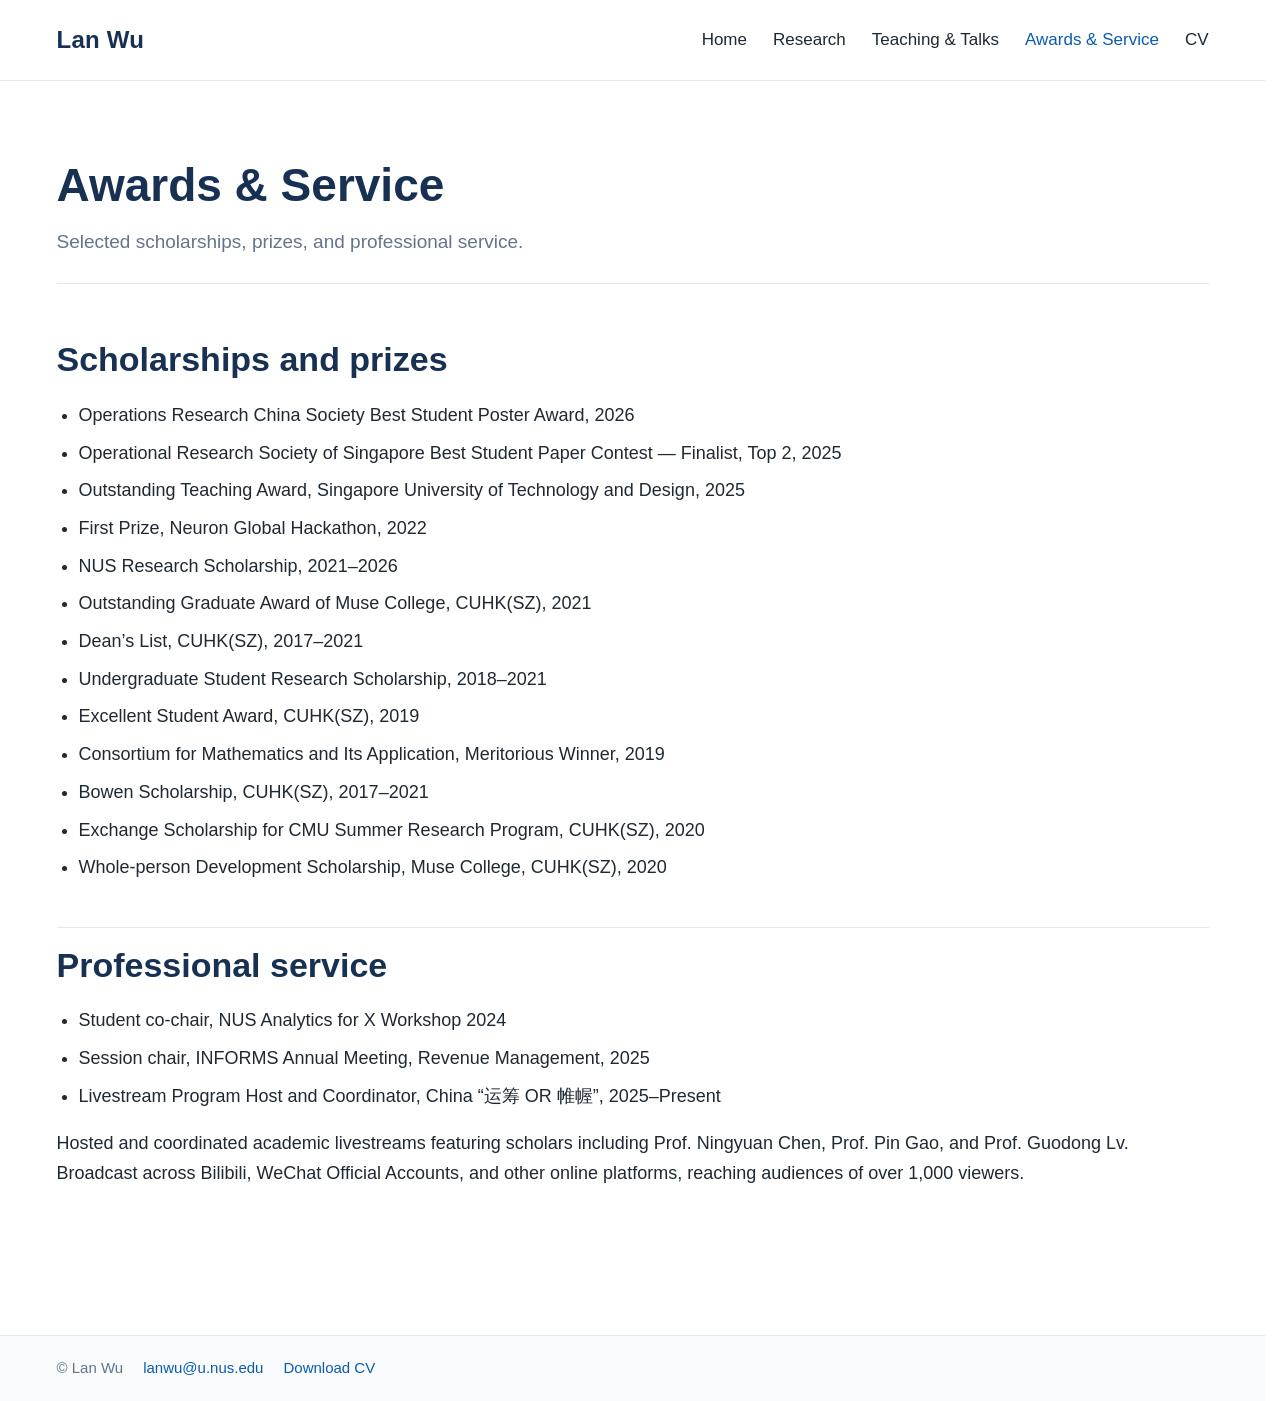
==== awards.html @ cf05be86 "Bust stylesheet cache" ====
<!doctype html>
<html lang="en">
<head>
  <meta charset="utf-8">
  <meta name="viewport" content="width=device-width, initial-scale=1">
  <meta name="description" content="Lan Wu — Ph.D. Candidate in Analytics and Operations at the National University of Singapore.">
  <title>Awards & Service | Lan Wu</title>
  <link rel="stylesheet" href="style.css?v=20260703">
</head>
<body>
  <header class="site-header">
    <nav class="nav" aria-label="Primary navigation">
      <a class="brand" href="index.html">Lan Wu</a>
      <div class="nav-links">
        <a  href="index.html">Home</a>
        <a  href="research.html">Research</a>
        <a  href="teaching.html">Teaching &amp; Talks</a>
        <a class="active" aria-current="page" href="awards.html">Awards &amp; Service</a>
        <a href="Lan_Wu_CV.pdf">CV</a>
      </div>
    </nav>
  </header>

  <main class="container page-layout">
    <section class="page-title">
      <h1>Awards &amp; Service</h1>
      <p>Selected scholarships, prizes, and professional service.</p>
    </section>

    <section class="content-section">
      <h2>Scholarships and prizes</h2>
      <ul class="clean-list">
        <li>Operations Research China Society Best Student Poster Award, 2026</li>
        <li>Operational Research Society of Singapore Best Student Paper Contest — Finalist, Top 2, 2025</li>
        <li>Outstanding Teaching Award, Singapore University of Technology and Design, 2025</li>
        <li>First Prize, Neuron Global Hackathon, 2022</li>
        <li>NUS Research Scholarship, 2021–2026</li>
        <li>Outstanding Graduate Award of Muse College, CUHK(SZ), 2021</li>
        <li>Dean’s List, CUHK(SZ), 2017–2021</li>
        <li>Undergraduate Student Research Scholarship, 2018–2021</li>
        <li>Excellent Student Award, CUHK(SZ), 2019</li>
        <li>Consortium for Mathematics and Its Application, Meritorious Winner, 2019</li>
        <li>Bowen Scholarship, CUHK(SZ), 2017–2021</li>
        <li>Exchange Scholarship for CMU Summer Research Program, CUHK(SZ), 2020</li>
        <li>Whole-person Development Scholarship, Muse College, CUHK(SZ), 2020</li>
      </ul>
    </section>

    <section class="content-section">
      <h2>Professional service</h2>
      <ul class="clean-list">
        <li>Student co-chair, NUS Analytics for X Workshop 2024</li>
        <li>Session chair, INFORMS Annual Meeting, Revenue Management, 2025</li>
        <li>Livestream Program Host and Coordinator, China “运筹 OR 帷幄”, 2025–Present</li>
      </ul>
      <p>
        Hosted and coordinated academic livestreams featuring scholars including Prof. Ningyuan Chen,
        Prof. Pin Gao, and Prof. Guodong Lv. Broadcast across Bilibili, WeChat Official Accounts, and
        other online platforms, reaching audiences of over 1,000 viewers.
      </p>
    </section>
  </main>

  <footer class="footer">
    <div class="container footer-inner">
      <span>© Lan Wu</span>
      <span><a href="mailto:lanwu@u.nus.edu">lanwu@u.nus.edu</a></span>
      <span><a href="Lan_Wu_CV.pdf">Download CV</a></span>
    </div>
  </footer>
</body>
</html>
---- style.css ----
:root {
  --bg: #ffffff;
  --ink: #1f2933;
  --muted: #64748b;
  --line: #e2e8f0;
  --soft: #f8fafc;
  --accent: #183153;
  --link: #0b5cad;
  --link-hover: #083f77;
  --paper-link: var(--ink);
  --paper-link-hover: var(--ink);
  --page-max: 1240px;
  --page-padding: 44px;
  --profile-width: 300px;
  --layout-gap: 64px;
}

* { box-sizing: border-box; }

html {
  scroll-behavior: smooth;
  overflow-y: scroll;
  scrollbar-gutter: stable;
}

body {
  margin: 0;
  font-family: -apple-system, BlinkMacSystemFont, "Segoe UI", Roboto, Arial, sans-serif;
  font-size: 18px;
  line-height: 1.65;
  color: var(--ink);
  background: var(--bg);
}

a { color: var(--link); text-decoration: none; }
a:hover { color: var(--link-hover); text-decoration: underline; }

.site-header {
  border-bottom: 1px solid var(--line);
  background: rgba(255, 255, 255, 0.96);
  position: sticky;
  top: 0;
  z-index: 10;
}

.container {
  width: 100%;
  max-width: var(--page-max);
  margin: 0 auto;
  padding: 0 var(--page-padding);
}

.nav {
  width: 100%;
  max-width: var(--page-max);
  margin: 0 auto;
  padding: 20px var(--page-padding);
  display: flex;
  align-items: center;
  justify-content: space-between;
  gap: 28px;
}

.brand {
  color: var(--accent);
  font-weight: 700;
  font-size: 24px;
  letter-spacing: 0.01em;
}

.nav-links {
  display: flex;
  align-items: center;
  gap: 26px;
  flex-wrap: wrap;
  font-size: 17px;
}

.nav-links a { color: var(--ink); }
.nav-links a.active,
.nav-links a:hover { color: var(--link); }

.home-layout {
  width: 100%;
  display: grid;
  grid-template-columns: var(--profile-width) minmax(0, 1fr);
  gap: var(--layout-gap);
  padding-top: 76px;
  padding-bottom: 92px;
}

.profile-panel {
  border-right: 1px solid var(--line);
  padding-right: 30px;
}

.avatar {
  width: 230px;
  height: 230px;
  border-radius: 50%;
  display: block;
  object-fit: cover;
  object-position: center;
  border: 1px solid var(--line);
  margin-bottom: 22px;
}

h1, h2, h3, h4 { line-height: 1.25; color: var(--accent); }

h1 { margin: 0 0 12px; font-size: 46px; }
h2 { margin: 0 0 20px; font-size: 34px; }
h3 { margin: 40px 0 16px; font-size: 25px; }
h4 { margin: 0 0 5px; font-size: 19px; }

.role {
  margin: 0 0 4px;
  font-size: 20px;
  font-weight: 600;
}

.affiliation,
.small-note,
.muted,
.authors { color: var(--muted); }
.affiliation, .small-note { margin: 4px 0; }

.button-row {
  display: flex;
  flex-wrap: wrap;
  gap: 12px;
  margin: 28px 0;
}

.button {
  display: inline-flex;
  border: 1px solid var(--line);
  border-radius: 999px;
  padding: 8px 16px;
  font-size: 15px;
  color: var(--link);
  background: white;
}

.button:hover { background: var(--soft); text-decoration: none; }

.contact-box {
  margin-top: 30px;
  padding-top: 22px;
  border-top: 1px solid var(--line);
  font-size: 16px;
}
.contact-box p { margin: 0 0 14px; }

.main-copy > p {
  font-size: 19px;
  color: #334155;
  max-width: none;
}

.pill-list {
  list-style: none;
  display: flex;
  flex-wrap: wrap;
  gap: 12px;
  padding: 0;
  margin: 0;
}

.pill-list li {
  border: 1px solid var(--line);
  background: var(--soft);
  color: #334155;
  border-radius: 999px;
  padding: 7px 14px;
  font-size: 15px;
}

.timeline {
  border-left: 2px solid var(--line);
  margin-top: 18px;
  padding-left: 24px;
}

.timeline article {
  position: relative;
  padding-bottom: 24px;
}
.timeline article::before {
  content: "";
  width: 10px;
  height: 10px;
  border-radius: 50%;
  background: var(--accent);
  position: absolute;
  left: -28px;
  top: 5px;
}
.timeline p { margin: 4px 0; }

.clean-list {
  margin: 0;
  padding-left: 22px;
}
.clean-list li { margin: 8px 0; }
.two-column { columns: 2; column-gap: 52px; }
.two-column li { break-inside: avoid; }

.page-layout {
  width: 100%;
  padding-top: 76px;
  padding-bottom: 92px;
}

.page-title {
  width: 100%;
  border-bottom: 1px solid var(--line);
  margin-bottom: 38px;
  padding-bottom: 26px;
}
.page-title h1 { font-size: 46px; }
.page-title p { color: var(--muted); margin: 0; font-size: 19px; }

.content-section {
  width: 100%;
  border-bottom: 1px solid var(--line);
  padding: 16px 0 36px;
}
.content-section:last-child { border-bottom: 0; }

.publication {
  padding: 20px 0;
  border-top: 1px solid var(--line);
}
.publication:first-of-type { border-top: 0; }
.publication h3 { margin: 0 0 8px; font-size: 22px; color: var(--ink); }
.publication h3 > a:not(.button) {
  color: var(--paper-link);
}
.publication h3 > a:not(.button):hover {
  color: var(--paper-link-hover);
}
.publication-title {
  display: flex;
  align-items: center;
  flex-wrap: wrap;
  gap: 10px;
}
.publication-button {
  padding: 5px 12px;
  font-size: 14px;
  line-height: 1.2;
}
.publication p { margin: 4px 0; }

.footer {
  border-top: 1px solid var(--line);
  background: var(--soft);
  color: var(--muted);
  font-size: 15px;
}
.footer-inner {
  padding-top: 20px;
  padding-bottom: 20px;
  display: flex;
  gap: 20px;
  flex-wrap: wrap;
}

@media (max-width: 780px) {
  :root { --page-padding: 24px; }
  .nav { align-items: flex-start; flex-direction: column; gap: 10px; }
  .nav-links { gap: 13px; }
  .home-layout { grid-template-columns: 1fr; gap: 32px; padding-top: 36px; }
  .profile-panel { border-right: 0; border-bottom: 1px solid var(--line); padding: 0 0 28px; }
  h1 { font-size: 33px; }
  h2 { font-size: 25px; }
  .two-column { columns: 1; }
}
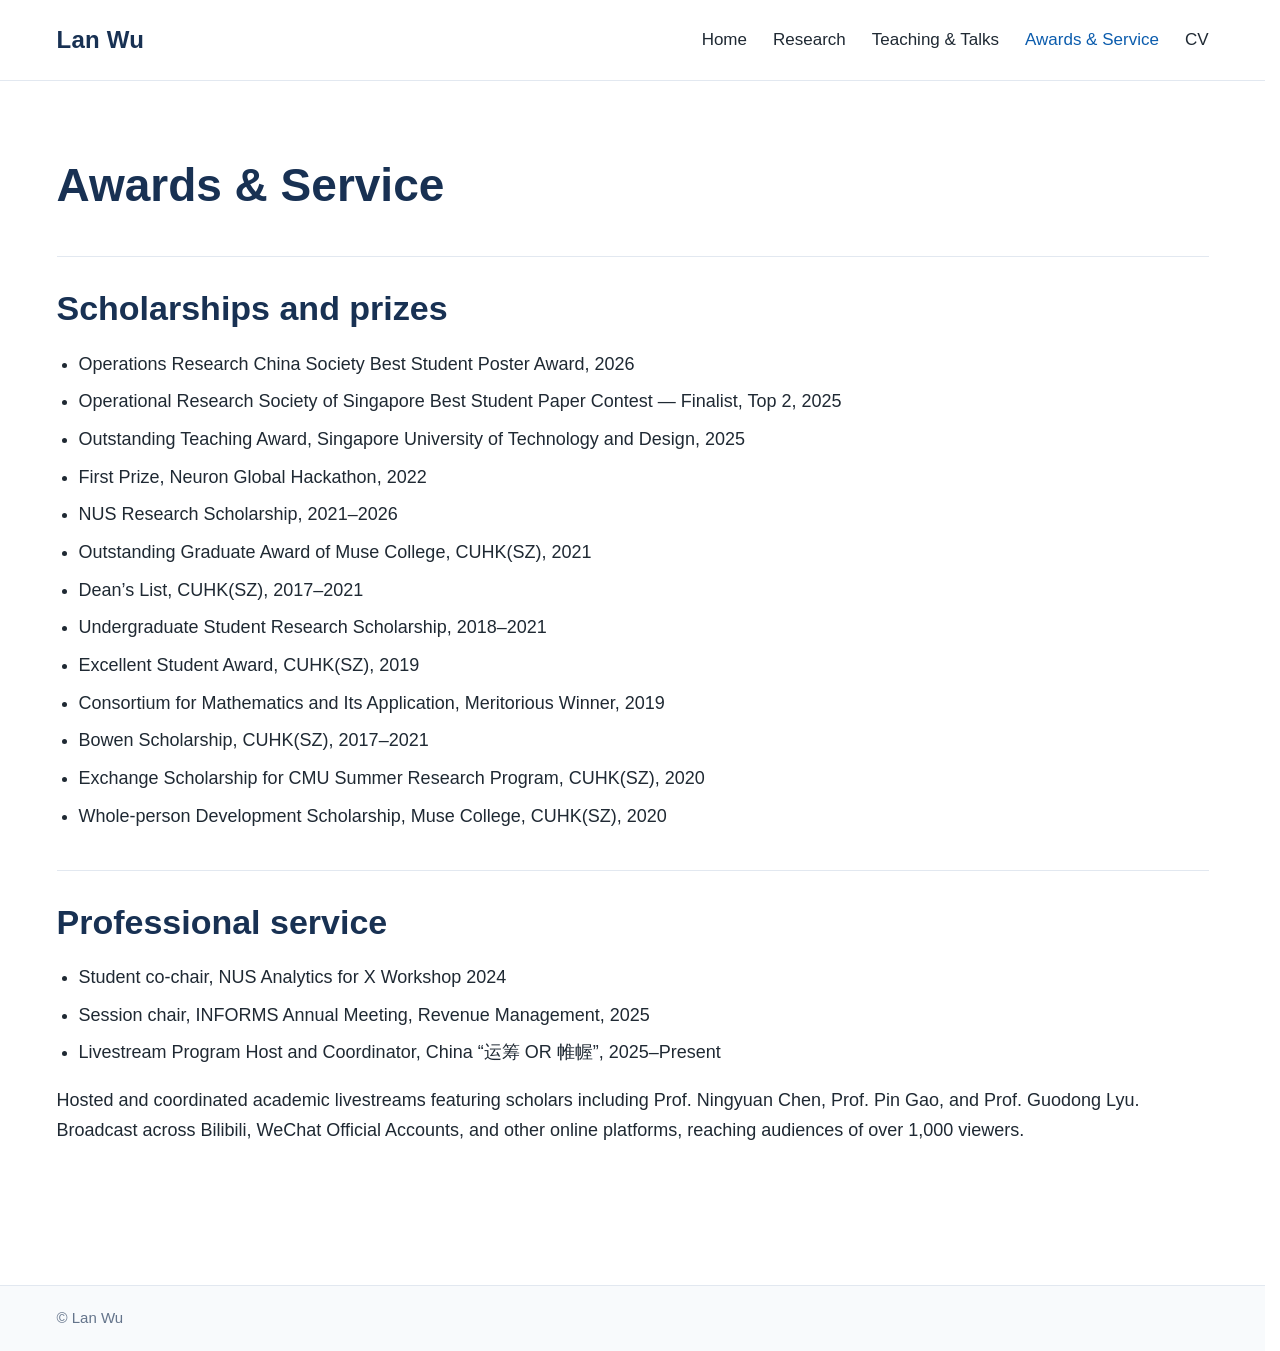
==== commit 5b9aec78: "Revise site layout and embedded CV" ====
--- a/awards.html
+++ b/awards.html
@@ -5,7 +5,7 @@
   <meta name="viewport" content="width=device-width, initial-scale=1">
   <meta name="description" content="Lan Wu — Ph.D. Candidate in Analytics and Operations at the National University of Singapore.">
   <title>Awards & Service | Lan Wu</title>
-  <link rel="stylesheet" href="style.css?v=20260703">
+  <link rel="stylesheet" href="style.css?v=20260703-revise">
 </head>
 <body>
   <header class="site-header">
@@ -16,7 +16,7 @@
         <a  href="research.html">Research</a>
         <a  href="teaching.html">Teaching &amp; Talks</a>
         <a class="active" aria-current="page" href="awards.html">Awards &amp; Service</a>
-        <a href="Lan_Wu_CV.pdf">CV</a>
+        <a href="cv.html">CV</a>
       </div>
     </nav>
   </header>
@@ -24,7 +24,6 @@
   <main class="container page-layout">
     <section class="page-title">
       <h1>Awards &amp; Service</h1>
-      <p>Selected scholarships, prizes, and professional service.</p>
     </section>
 
     <section class="content-section">
@@ -55,7 +54,7 @@
       </ul>
       <p>
         Hosted and coordinated academic livestreams featuring scholars including Prof. Ningyuan Chen,
-        Prof. Pin Gao, and Prof. Guodong Lv. Broadcast across Bilibili, WeChat Official Accounts, and
+        Prof. Pin Gao, and Prof. Guodong Lyu. Broadcast across Bilibili, WeChat Official Accounts, and
         other online platforms, reaching audiences of over 1,000 viewers.
       </p>
     </section>
@@ -64,8 +63,6 @@
   <footer class="footer">
     <div class="container footer-inner">
       <span>© Lan Wu</span>
-      <span><a href="mailto:lanwu@u.nus.edu">lanwu@u.nus.edu</a></span>
-      <span><a href="Lan_Wu_CV.pdf">Download CV</a></span>
     </div>
   </footer>
 </body>
--- a/style.css
+++ b/style.css
@@ -21,6 +21,7 @@
   scroll-behavior: smooth;
   overflow-y: scroll;
   scrollbar-gutter: stable;
+  -webkit-text-size-adjust: 100%;
 }
 
 body {
@@ -31,6 +32,8 @@
   color: var(--ink);
   background: var(--bg);
 }
+
+img { max-width: 100%; }
 
 a { color: var(--link); text-decoration: none; }
 a:hover { color: var(--link-hover); text-decoration: underline; }
@@ -124,13 +127,6 @@
 .authors { color: var(--muted); }
 .affiliation, .small-note { margin: 4px 0; }
 
-.button-row {
-  display: flex;
-  flex-wrap: wrap;
-  gap: 12px;
-  margin: 28px 0;
-}
-
 .button {
   display: inline-flex;
   border: 1px solid var(--line);
@@ -176,9 +172,12 @@
 }
 
 .timeline {
-  border-left: 2px solid var(--line);
+  --timeline-line: 2px;
+  --timeline-dot: 10px;
+  --timeline-padding: 24px;
+  border-left: var(--timeline-line) solid var(--line);
   margin-top: 18px;
-  padding-left: 24px;
+  padding-left: var(--timeline-padding);
 }
 
 .timeline article {
@@ -192,7 +191,7 @@
   border-radius: 50%;
   background: var(--accent);
   position: absolute;
-  left: -28px;
+  left: calc((var(--timeline-padding) * -1) - (var(--timeline-dot) / 2) - (var(--timeline-line) / 2));
   top: 5px;
 }
 .timeline p { margin: 4px 0; }
@@ -214,29 +213,31 @@
 .page-title {
   width: 100%;
   border-bottom: 1px solid var(--line);
-  margin-bottom: 38px;
-  padding-bottom: 26px;
+  margin-bottom: 0;
+  padding-bottom: 30px;
 }
 .page-title h1 { font-size: 46px; }
-.page-title p { color: var(--muted); margin: 0; font-size: 19px; }
 
 .content-section {
   width: 100%;
   border-bottom: 1px solid var(--line);
-  padding: 16px 0 36px;
+  padding: 30px 0;
 }
 .content-section:last-child { border-bottom: 0; }
 
-.publication {
-  padding: 20px 0;
-  border-top: 1px solid var(--line);
-}
-.publication:first-of-type { border-top: 0; }
-.publication h3 { margin: 0 0 8px; font-size: 22px; color: var(--ink); }
-.publication h3 > a:not(.button) {
+.publication-list {
+  margin: 0;
+  padding-left: 22px;
+}
+.publication-list li {
+  margin: 16px 0;
+  padding-left: 4px;
+}
+.publication-list h3 { margin: 0 0 8px; font-size: 22px; color: var(--ink); }
+.publication-list h3 > a:not(.button) {
   color: var(--paper-link);
 }
-.publication h3 > a:not(.button):hover {
+.publication-list h3 > a:not(.button):hover {
   color: var(--paper-link-hover);
 }
 .publication-title {
@@ -244,13 +245,35 @@
   align-items: center;
   flex-wrap: wrap;
   gap: 10px;
+}
+.publication-title > a:not(.button) {
+  min-width: 0;
+  overflow-wrap: anywhere;
 }
 .publication-button {
   padding: 5px 12px;
   font-size: 14px;
   line-height: 1.2;
 }
-.publication p { margin: 4px 0; }
+.publication-list p { margin: 4px 0; }
+
+.cv-section {
+  padding-bottom: 0;
+}
+
+.cv-frame {
+  width: 100%;
+  height: 78vh;
+  min-height: 720px;
+  display: block;
+  border: 1px solid var(--line);
+  background: var(--soft);
+}
+
+.cv-fallback {
+  margin: 20px;
+  color: var(--muted);
+}
 
 .footer {
   border-top: 1px solid var(--line);
@@ -267,12 +290,97 @@
 }
 
 @media (max-width: 780px) {
-  :root { --page-padding: 24px; }
-  .nav { align-items: flex-start; flex-direction: column; gap: 10px; }
-  .nav-links { gap: 13px; }
-  .home-layout { grid-template-columns: 1fr; gap: 32px; padding-top: 36px; }
-  .profile-panel { border-right: 0; border-bottom: 1px solid var(--line); padding: 0 0 28px; }
+  :root {
+    --page-padding: 24px;
+    --layout-gap: 34px;
+  }
+  body { font-size: 16px; }
+  .site-header { position: static; }
+  .nav {
+    align-items: flex-start;
+    flex-direction: column;
+    gap: 12px;
+    padding-top: 16px;
+    padding-bottom: 16px;
+  }
+  .brand { font-size: 22px; }
+  .nav-links {
+    width: 100%;
+    gap: 8px 16px;
+    font-size: 15px;
+  }
+  .nav-links a {
+    line-height: 1.35;
+    padding: 2px 0;
+  }
+  .home-layout {
+    grid-template-columns: 1fr;
+    gap: var(--layout-gap);
+    padding-top: 38px;
+    padding-bottom: 54px;
+  }
+  .profile-panel {
+    border-right: 0;
+    border-bottom: 1px solid var(--line);
+    padding: 0 0 30px;
+  }
+  .avatar {
+    width: 180px;
+    height: 180px;
+  }
   h1 { font-size: 33px; }
   h2 { font-size: 25px; }
+  h3 { margin-top: 32px; font-size: 21px; }
+  h4 { font-size: 17px; }
+  .role,
+  .main-copy > p { font-size: 17px; }
+  .contact-box { margin-top: 22px; font-size: 15px; }
+  .page-layout {
+    padding-top: 38px;
+    padding-bottom: 54px;
+  }
+  .page-title {
+    margin-bottom: 0;
+    padding-bottom: 24px;
+  }
+  .page-title h1 { font-size: 33px; }
+  .content-section { padding: 24px 0; }
+  .publication-list li { margin: 14px 0; }
+  .publication-list h3 { font-size: 19px; }
+  .cv-frame {
+    height: 72vh;
+    min-height: 560px;
+  }
   .two-column { columns: 1; }
-}
+  .footer-inner { gap: 10px 18px; }
+}
+
+@media (max-width: 480px) {
+  :root { --page-padding: 18px; }
+  body { font-size: 15.5px; }
+  .nav-links {
+    gap: 6px 12px;
+    font-size: 14px;
+  }
+  .avatar {
+    width: 150px;
+    height: 150px;
+  }
+  h1,
+  .page-title h1 { font-size: 30px; }
+  h2 { font-size: 23px; }
+  h3 { font-size: 20px; }
+  .role,
+  .main-copy > p { font-size: 16px; }
+  .pill-list { gap: 8px; }
+  .pill-list li {
+    padding: 6px 10px;
+    font-size: 14px;
+  }
+  .timeline { --timeline-padding: 20px; }
+  .clean-list { padding-left: 19px; }
+  .button {
+    padding: 7px 13px;
+    font-size: 14px;
+  }
+}
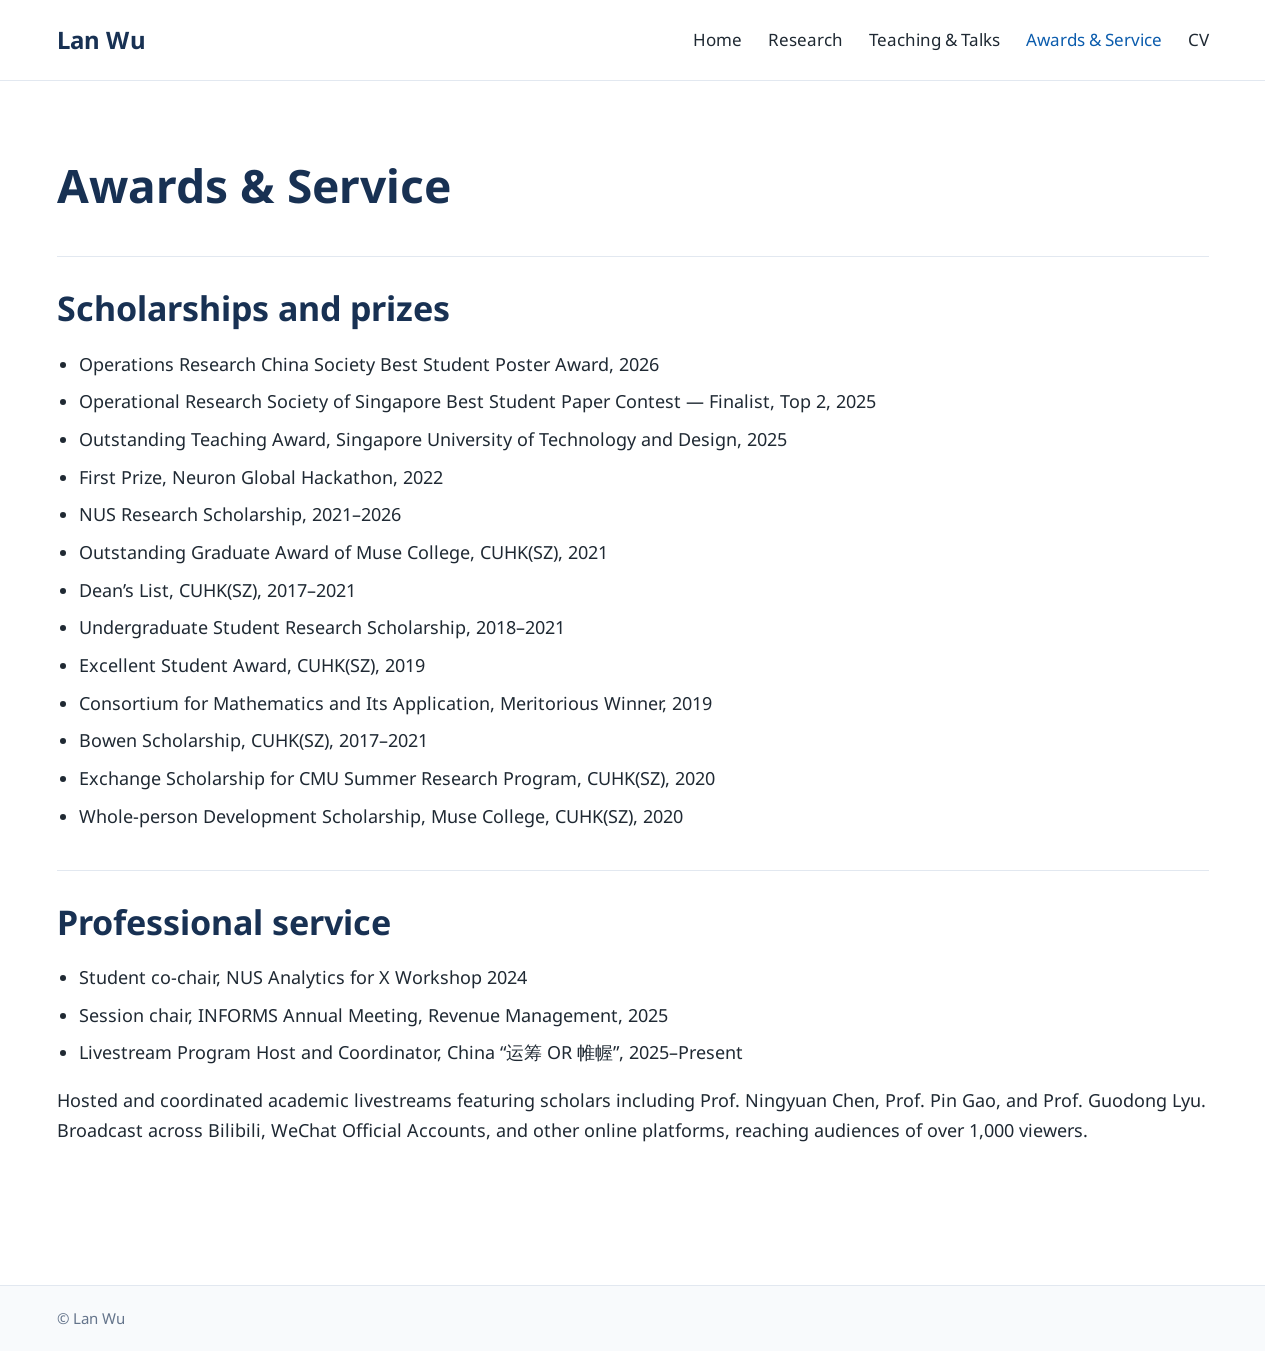
==== commit 65979de6: "Use Noto Sans typography" ====
--- a/awards.html
+++ b/awards.html
@@ -5,7 +5,7 @@
   <meta name="viewport" content="width=device-width, initial-scale=1">
   <meta name="description" content="Lan Wu — Ph.D. Candidate in Analytics and Operations at the National University of Singapore.">
   <title>Awards & Service | Lan Wu</title>
-  <link rel="stylesheet" href="style.css?v=20260703-revise">
+  <link rel="stylesheet" href="style.css?v=20260703-noto">
 </head>
 <body>
   <header class="site-header">
--- a/style.css
+++ b/style.css
@@ -1,3 +1,5 @@
+@import url("https://fonts.googleapis.com/css2?family=Noto+Sans:wght@400;500;600;700&display=swap");
+
 :root {
   --bg: #ffffff;
   --ink: #1f2933;
@@ -26,7 +28,7 @@
 
 body {
   margin: 0;
-  font-family: -apple-system, BlinkMacSystemFont, "Segoe UI", Roboto, Arial, sans-serif;
+  font-family: "Noto Sans", Helvetica, Arial, sans-serif;
   font-size: 18px;
   line-height: 1.65;
   color: var(--ink);
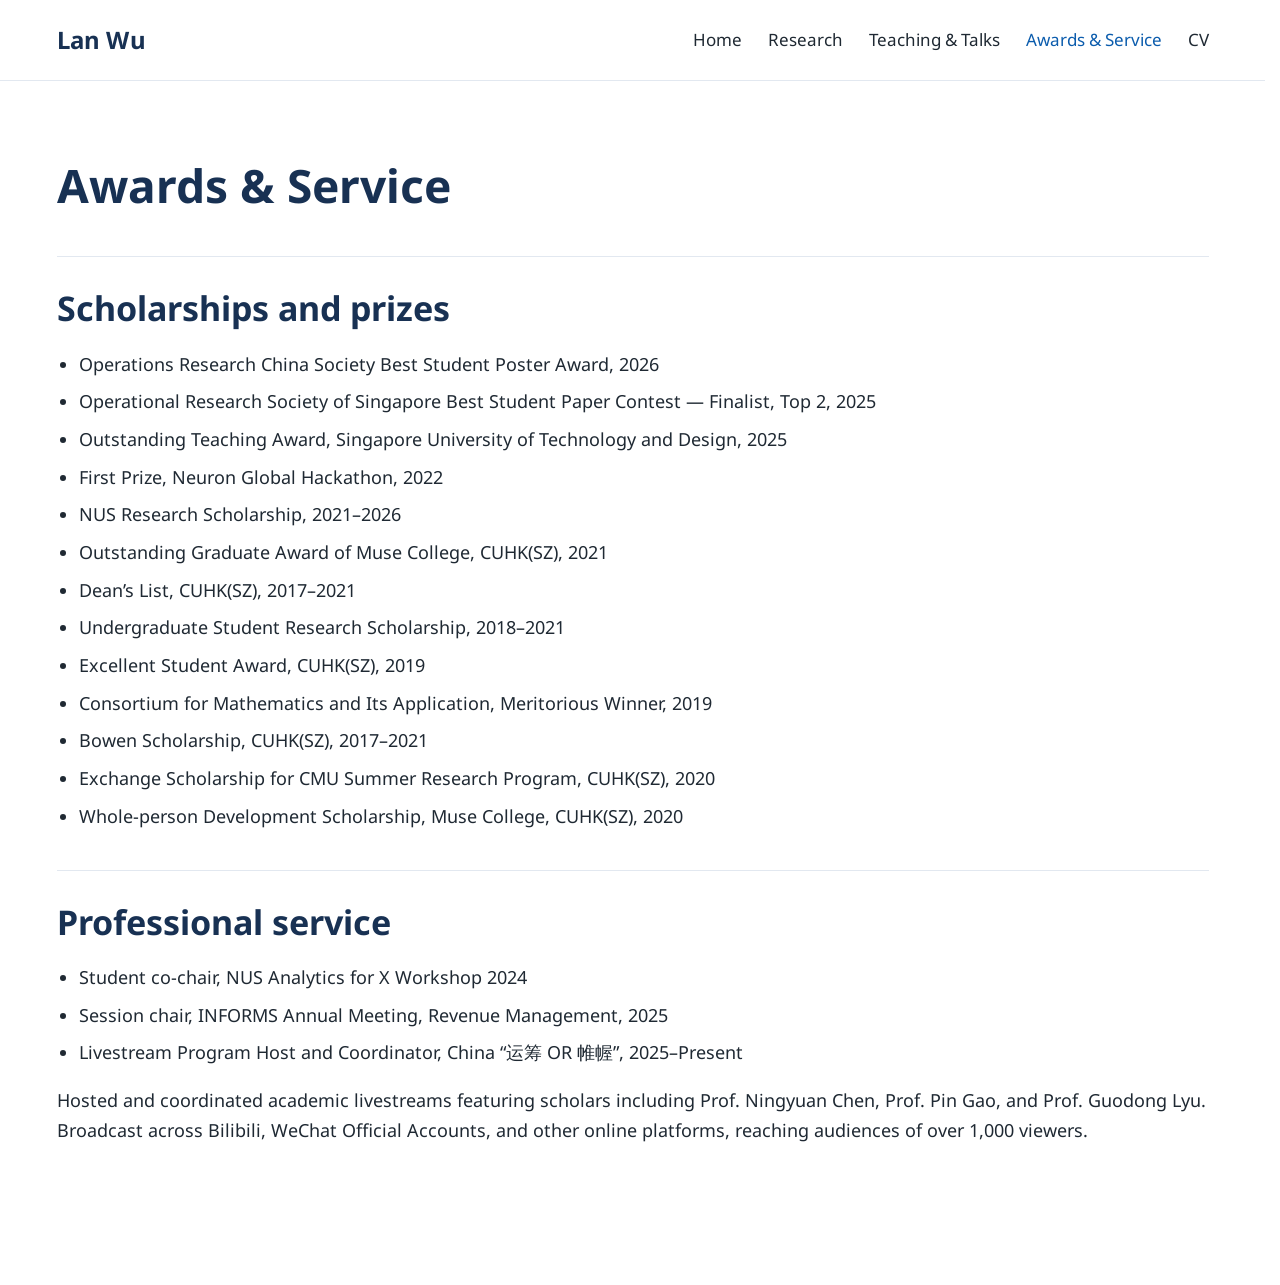
==== commit 841efea8: "Remove page footers" ====
--- a/awards.html
+++ b/awards.html
@@ -5,7 +5,7 @@
   <meta name="viewport" content="width=device-width, initial-scale=1">
   <meta name="description" content="Lan Wu — Ph.D. Candidate in Analytics and Operations at the National University of Singapore.">
   <title>Awards & Service | Lan Wu</title>
-  <link rel="stylesheet" href="style.css?v=20260703-noto">
+  <link rel="stylesheet" href="style.css?v=20260704-nofooter">
 </head>
 <body>
   <header class="site-header">
@@ -59,11 +59,5 @@
       </p>
     </section>
   </main>
-
-  <footer class="footer">
-    <div class="container footer-inner">
-      <span>© Lan Wu</span>
-    </div>
-  </footer>
 </body>
 </html>
--- a/style.css
+++ b/style.css
@@ -28,6 +28,10 @@
 
 body {
   margin: 0;
+  min-height: 100vh;
+  min-height: 100svh;
+  display: flex;
+  flex-direction: column;
   font-family: "Noto Sans", Helvetica, Arial, sans-serif;
   font-size: 18px;
   line-height: 1.65;
@@ -36,6 +40,10 @@
 }
 
 img { max-width: 100%; }
+
+main {
+  flex: 1 0 auto;
+}
 
 a { color: var(--link); text-decoration: none; }
 a:hover { color: var(--link-hover); text-decoration: underline; }
@@ -46,6 +54,7 @@
   position: sticky;
   top: 0;
   z-index: 10;
+  flex-shrink: 0;
 }
 
 .container {
@@ -275,20 +284,6 @@
 .cv-fallback {
   margin: 20px;
   color: var(--muted);
-}
-
-.footer {
-  border-top: 1px solid var(--line);
-  background: var(--soft);
-  color: var(--muted);
-  font-size: 15px;
-}
-.footer-inner {
-  padding-top: 20px;
-  padding-bottom: 20px;
-  display: flex;
-  gap: 20px;
-  flex-wrap: wrap;
 }
 
 @media (max-width: 780px) {
@@ -354,7 +349,6 @@
     min-height: 560px;
   }
   .two-column { columns: 1; }
-  .footer-inner { gap: 10px 18px; }
 }
 
 @media (max-width: 480px) {
